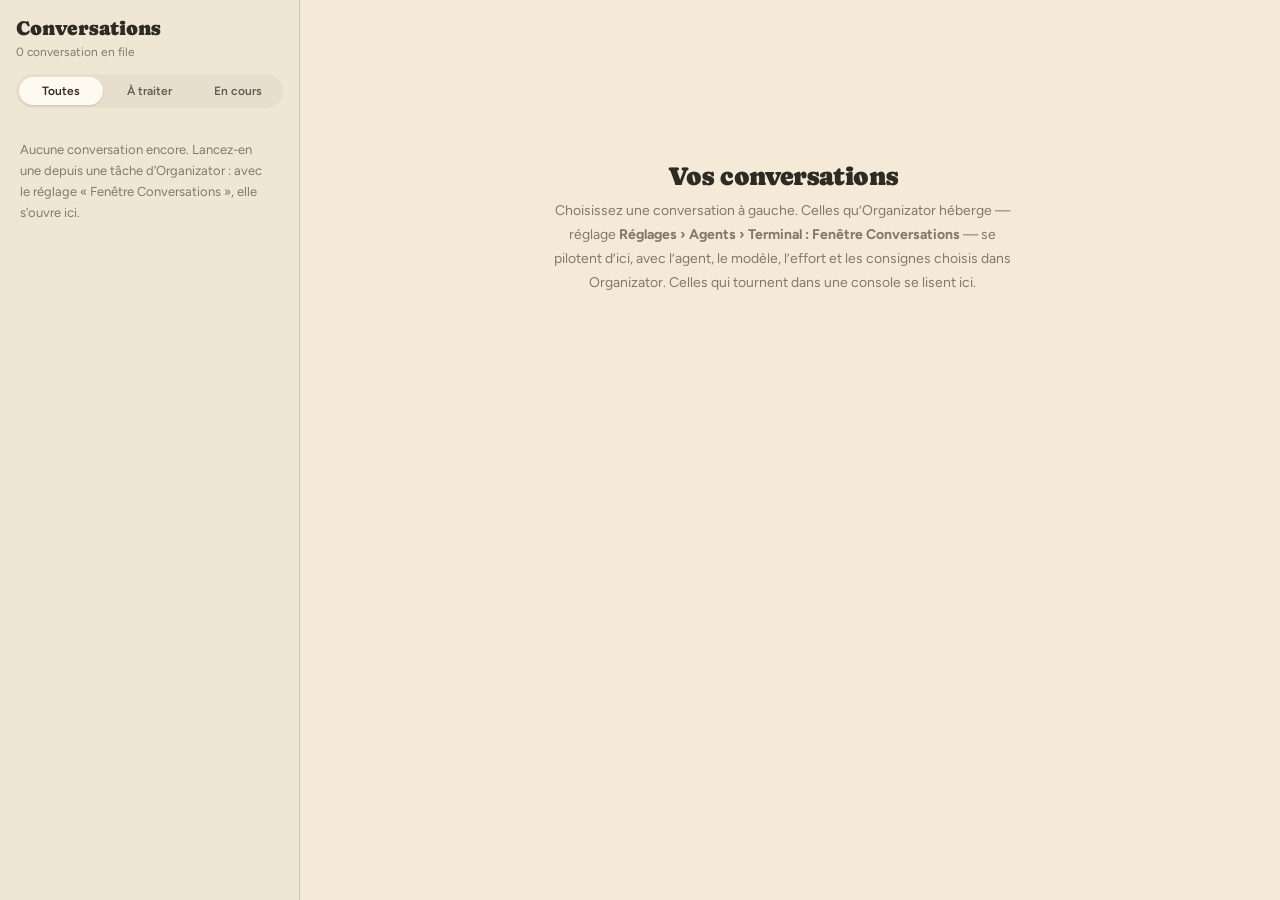
==== src/Organizator/wwwroot/conversations.html @ de250852 "Assistant qui agit sur la file, et fenêtre Conversations façon Claude Code Desktop Assistant (bouton" ====
<!DOCTYPE html>
<html lang="fr">
<head>
<meta charset="utf-8">
<meta name="viewport" content="width=device-width, initial-scale=1">
<title>Organizator — Conversations</title>
<link rel="stylesheet" href="organic.css">
<link rel="stylesheet" href="fonts.css">
<link rel="stylesheet" href="conversations.css">
</head>
<body>

<div class="cv" id="cv">
  <aside class="cv-side" id="cv-side" aria-label="Sessions"></aside>
  <main class="cv-main" id="cv-main"></main>
</div>
<div id="cv-toast"></div>

<script src="bridge.js"></script>
<script src="md.js"></script>
<script src="conversations.js"></script>
</body>
</html>
---- src/Organizator/wwwroot/organic.css ----
/* Organic — design-system tokens and component classes. This file is the source of truth for the system's look; retune it here and see readme.md. */
/* Copie du design system du handoff. L'@import Google Fonts d'origine a été retiré :
   les polices sont embarquées et déclarées dans fonts.css. */

:root {
  --color-bg: #f5ead8;
  --color-surface: #ebddc5;
  --color-text: #201e1d;
  --color-accent: #c67139;
  --color-accent-2: #7a8a5e;
  --color-divider: color-mix(in srgb, #201e1d 16%, transparent);

  /* Tonal ramps — generated in OKLCH on one shared lightness scale, so the
     same step of any role matches the others in visual value. */
  --color-neutral-100: #f9f4ed;
  --color-neutral-200: #eee7db;
  --color-neutral-300: #dcd3c4;
  --color-neutral-400: #c0b6a5;
  --color-neutral-500: #a19786;
  --color-neutral-600: #82796a;
  --color-neutral-700: #645c50;
  --color-neutral-800: #474238;
  --color-neutral-900: #2e2b25;

  --color-accent-100: #fff2eb;
  --color-accent-200: #ffe1d0;
  --color-accent-300: #ffc6a5;
  --color-accent-400: #f6a06b;
  --color-accent-500: #d67f48;
  --color-accent-600: #b2622d;
  --color-accent-700: #8c491a;
  --color-accent-800: #643312;
  --color-accent-900: #402310;

  --color-accent-2-100: #f0fae1;
  --color-accent-2-200: #e1eecc;
  --color-accent-2-300: #ccdbb2;
  --color-accent-2-400: #aebf92;
  --color-accent-2-500: #8fa073;
  --color-accent-2-600: #728157;
  --color-accent-2-700: #56633f;
  --color-accent-2-800: #3d472b;
  --color-accent-2-900: #272e1b;

  --font-heading: "Caprasimo", system-ui, sans-serif;
  --font-heading-weight: 400;
  --font-body: "Figtree", system-ui, sans-serif;

  --space-1: 4.4px;
  --space-2: 8.8px;
  --space-3: 13.2px;
  --space-4: 17.6px;
  --space-6: 26.4px;
  --space-8: 35.2px;

  --radius-sm: 8px;
  --radius-md: 16px;
  --radius-lg: 28px;

  /* Elevation — derived from the ground: soft ink-tinted shadows on a
     light theme, a hairline edge + ambient darkness on a dark one. */
  --shadow-sm: 0 1px 2px color-mix(in srgb, #2e2b25 14%, transparent);
  --shadow-md: 0 3px 10px color-mix(in srgb, #2e2b25 16%, transparent);
  --shadow-lg: 0 12px 32px color-mix(in srgb, #2e2b25 22%, transparent);
}

body {
  background: var(--color-bg);
  color: var(--color-text);
  font-family: var(--font-body);
}
h1, h2, h3, h4 { font-family: var(--font-heading); font-weight: var(--font-heading-weight); }

.washed{filter:saturate(0.6) contrast(0.85) brightness(1.1) opacity(0.94)}

/* ══════════════════════════════════════════════════════════════════════════
   Components — built with the tokens above. Plain CSS
   on plain HTML: no JavaScript, no build step. Each class is documented in
   readme.md and demonstrated in foundations/ and components/.
   ══════════════════════════════════════════════════════════════════════ */

*, *::before, *::after { box-sizing: border-box; }
body { margin: 0; font-size: 15px; line-height: 1.55; font-weight: 400; }
h1, h2, h3, h4, h5, h6 {
  font-family: var(--font-heading); font-weight: var(--font-heading-weight);
  line-height: 1.12; letter-spacing: -0.015em; margin: 0 0 var(--space-2);
}
h1 { font-size: 42px; }
h2 { font-size: 32px; }
h3 { font-size: 25px; }
h4 { font-size: 20px; }
h5 { font-size: 16px; }
h6 { font-size: 13px; }
h6 { letter-spacing: 0.08em; text-transform: uppercase; }
p { margin: 0 0 var(--space-3); }
a { color: var(--color-accent); text-underline-offset: 3px; }
img { display: block; max-width: 100%; }
figure { margin: 0; }
figcaption {
  font-size: 11px; margin-top: var(--space-1);
  color: color-mix(in srgb, var(--color-text) 55%, transparent);
}
.text-muted { color: color-mix(in srgb, var(--color-text) 55%, transparent); }
:focus { outline: none; }
:focus-visible { outline: 2px solid var(--color-accent); outline-offset: 2px; }
::selection { background: color-mix(in srgb, var(--color-accent) 30%, transparent); }

/* — rules — */
.hr {
  height: 1px; border: 0; margin: var(--space-4) 0;
  background: var(--color-divider);
}

/* — buttons — */
.btn {
  display: inline-flex; align-items: center; justify-content: center; gap: 6px;
  cursor: pointer; text-decoration: none;
  font-family: var(--font-heading); font-weight: var(--font-heading-weight);
  font-size: 14px; line-height: 1.2; color: var(--color-text); /* matches the .input's 14px —
     the pair sits side by side in sign-up rows */
  background: transparent; border: 1px solid transparent;
  padding: var(--space-2) calc(var(--space-3) * 1.2);
  border-radius: var(--radius-md);
}
.btn svg { display: block; }
.btn:disabled { opacity: 0.45; cursor: not-allowed; }
.btn-primary { background: var(--color-accent); color: var(--color-bg); }
.btn-primary:hover { background: var(--color-accent-600); }
.btn-primary:active { background: var(--color-accent-700); }
.btn-secondary { border-color: var(--color-divider); }
.btn-secondary:hover { background: color-mix(in srgb, var(--color-text) 7%, transparent); }
.btn-secondary:active { background: color-mix(in srgb, var(--color-text) 14%, transparent); }
.btn-ghost { color: var(--color-accent); padding-inline: var(--space-1); }
.btn-ghost:hover { background: color-mix(in srgb, var(--color-accent) 10%, transparent); }
.btn-ghost:active { background: color-mix(in srgb, var(--color-accent) 18%, transparent); }
.btn-icon { width: 36px; height: 36px; padding: 0; }
.btn-block { width: 100%; margin-top: var(--space-2); }

/* — forms — */
.field > label {
  display: block; font-size: 12px; margin-bottom: 5px;
  color: color-mix(in srgb, var(--color-text) 70%, transparent);
}
.input {
  width: 100%; min-height: 36px; padding: 6px 10px; font: inherit;
  font-size: 14px; color: var(--color-text); caret-color: var(--color-accent);
  background: var(--color-surface);
  border: 1px solid var(--color-divider); border-radius: var(--radius-md);
}
.input:hover { border-color: color-mix(in srgb, var(--color-text) 45%, transparent); }
.input:focus-visible { border-color: var(--color-accent); outline-offset: 0; }
textarea.input { min-height: 90px; resize: vertical; }
.radio { display: inline-flex; align-items: center; gap: 8px; cursor: pointer; font-size: 14px; }
.radio input, .seg-opt input {
  position: absolute; opacity: 0; width: 0; height: 0; pointer-events: none;
}
.radio .dot {
  width: 16px; height: 16px; flex: none; border-radius: 50%;
  border: 1.5px solid var(--color-divider);
}
.radio:hover .dot { border-color: var(--color-accent); }
.radio input:checked + .dot {
  border-color: var(--color-accent); background: var(--color-accent);
  box-shadow: inset 0 0 0 4px var(--color-bg);
}
.radio input:focus-visible + .dot { outline: 2px solid var(--color-accent); outline-offset: 2px; }
.seg {
  display: inline-flex; overflow: hidden;
  border: 1px solid var(--color-divider); border-radius: var(--radius-md);
}
.seg-opt {
  display: inline-flex; align-items: center; gap: 6px;
  padding: 7px 12px; font-size: 13px; cursor: pointer;
}
.seg-opt + .seg-opt { border-left: 1px solid var(--color-divider); }
.seg-opt:has(input:checked) { background: var(--color-accent); color: var(--color-bg); }
.seg-opt:not(:has(input:checked)):hover { background: color-mix(in srgb, var(--color-text) 7%, transparent); }
.seg-opt:has(input:focus-visible) { outline: 2px solid var(--color-accent); outline-offset: -2px; }

/* — cards — */
.card {
  display: flex; flex-direction: column; gap: var(--space-2);
  padding: var(--space-3); border-radius: var(--radius-md); background: var(--color-surface);
}
.card-kicker { font-size: 10px; letter-spacing: 0.1em; text-transform: uppercase; color: var(--color-accent); }
.card-title {
  font-family: var(--font-heading); font-weight: var(--font-heading-weight);
  font-size: 17px; line-height: 1.2;
}
.card-body { margin: 0; font-size: 13px; opacity: 0.8; flex: 1; }
.card-meta {
  display: flex; align-items: center; gap: 6px; font-size: 11px;
  color: color-mix(in srgb, var(--color-text) 50%, transparent);
}
.elev-sm { box-shadow: var(--shadow-sm); }
.elev-md { box-shadow: var(--shadow-md); }
.elev-lg { box-shadow: var(--shadow-lg); }

/* — tags — */
.tag {
  display: inline-flex; align-items: center; font-size: 11px;
  letter-spacing: 0.02em; padding: 3px 10px;
  border-radius: calc(var(--radius-md) * 0.75);
}
.tag-accent { background: var(--color-accent-100); color: var(--color-accent-800); }
.tag-accent-2 { background: var(--color-accent-2-100); color: var(--color-accent-2-800); }
.tag-neutral { background: var(--color-neutral-100); color: var(--color-neutral-800); }
.tag-outline { border: 1px solid var(--color-accent); color: var(--color-accent); }

/* — navigation — */
.nav {
  display: flex; align-items: center; gap: var(--space-4);
  padding: var(--space-3) var(--space-4);
  border-bottom: none;
}
.nav-brand {
  font-family: var(--font-heading); font-weight: var(--font-heading-weight);
  font-size: 18px; margin-right: auto;
}
.nav a { color: inherit; text-decoration: none; font-size: 14px; }
.nav a:hover, .nav a[aria-current='page'] { color: var(--color-accent); }

/* — tables — */
.table { width: 100%; border-collapse: collapse; font-size: 14px; }
.table th {
  text-align: left; font-size: 11px; letter-spacing: 0.08em; text-transform: uppercase;
  color: color-mix(in srgb, var(--color-text) 60%, transparent);
  padding: var(--space-2); border-bottom: 1px solid var(--color-divider);
}
.table td {
  padding: var(--space-2);
  border-bottom: 1px solid color-mix(in srgb, var(--color-text) 8%, transparent);
}
.table tbody tr:hover { background: color-mix(in srgb, var(--color-text) 4%, transparent); }

/* — dialog — */
.dialog-backdrop {
  position: fixed; inset: 0; display: grid; place-items: center;
  padding: var(--space-4);
  background: color-mix(in srgb, var(--color-neutral-900) 50%, transparent);
}
.dialog {
  width: min(440px, 100%); display: flex; flex-direction: column; gap: var(--space-3);
  padding: var(--space-4); border-radius: var(--radius-lg);
  background: var(--color-surface); box-shadow: var(--shadow-lg);
}
.dialog-title {
  font-family: var(--font-heading); font-weight: var(--font-heading-weight);
  font-size: 20px;
}
.dialog-body { font-size: 14px; opacity: 0.85; }
.dialog-actions { display: flex; justify-content: flex-end; gap: var(--space-2); margin-top: var(--space-2); }

/* — rounded frame: everything softens, small controls go pill — */
.card, .dialog { border-radius: calc(var(--radius-lg) * 1.15); }
.btn, .tag, .seg, .input { border-radius: 999px; }
.input { padding-inline: 14px; }

/* ══════════════════════════════════════════════════════════════════════════
   Tokens locaux Organizator
   Le README du handoff mesure la surface des cartes et dialogues à #fffaf1
   et les rayons à 12 / 16 px, là où la feuille du DS annonce #ebddc5 et
   16 / 28 px. On suit le README, et le fond de champ d'origine (#ebddc5)
   est conservé sous --color-field pour que les inputs restent distincts
   des cartes crème.
   ══════════════════════════════════════════════════════════════════════ */
:root {
  --color-surface: #fffaf1;
  --color-field: #ebddc5;
  --radius-md: 12px;
  --radius-lg: 16px;
  --font-mono: "JetBrains Mono", ui-monospace, SFMono-Regular, Menlo, Consolas, monospace;
}
---- src/Organizator/wwwroot/fonts.css ----
/* Polices embarquées (Google Fonts, sous-ensembles latin + latin-ext) — chargées hors-ligne. */
/* latin-ext */
@font-face {
  font-family: 'Caprasimo';
  font-style: normal;
  font-weight: 400;
  font-display: swap;
  src: url(fonts/caprasimo-400-latin-ext.woff2) format('woff2');
  unicode-range: U+0100-02BA, U+02BD-02C5, U+02C7-02CC, U+02CE-02D7, U+02DD-02FF, U+0304, U+0308, U+0329, U+1D00-1DBF, U+1E00-1E9F, U+1EF2-1EFF, U+2020, U+20A0-20AB, U+20AD-20C0, U+2113, U+2C60-2C7F, U+A720-A7FF;
}
/* latin */
@font-face {
  font-family: 'Caprasimo';
  font-style: normal;
  font-weight: 400;
  font-display: swap;
  src: url(fonts/caprasimo-400-latin.woff2) format('woff2');
  unicode-range: U+0000-00FF, U+0131, U+0152-0153, U+02BB-02BC, U+02C6, U+02DA, U+02DC, U+0304, U+0308, U+0329, U+2000-206F, U+20AC, U+2122, U+2191, U+2193, U+2212, U+2215, U+FEFF, U+FFFD;
}
/* latin-ext */
@font-face {
  font-family: 'Figtree';
  font-style: normal;
  font-weight: 400;
  font-display: swap;
  src: url(fonts/figtree-400-latin-ext.woff2) format('woff2');
  unicode-range: U+0100-02BA, U+02BD-02C5, U+02C7-02CC, U+02CE-02D7, U+02DD-02FF, U+0304, U+0308, U+0329, U+1D00-1DBF, U+1E00-1E9F, U+1EF2-1EFF, U+2020, U+20A0-20AB, U+20AD-20C0, U+2113, U+2C60-2C7F, U+A720-A7FF;
}
/* latin */
@font-face {
  font-family: 'Figtree';
  font-style: normal;
  font-weight: 400;
  font-display: swap;
  src: url(fonts/figtree-400-latin.woff2) format('woff2');
  unicode-range: U+0000-00FF, U+0131, U+0152-0153, U+02BB-02BC, U+02C6, U+02DA, U+02DC, U+0304, U+0308, U+0329, U+2000-206F, U+20AC, U+2122, U+2191, U+2193, U+2212, U+2215, U+FEFF, U+FFFD;
}
/* latin-ext */
@font-face {
  font-family: 'Figtree';
  font-style: normal;
  font-weight: 600;
  font-display: swap;
  src: url(fonts/figtree-600-latin-ext.woff2) format('woff2');
  unicode-range: U+0100-02BA, U+02BD-02C5, U+02C7-02CC, U+02CE-02D7, U+02DD-02FF, U+0304, U+0308, U+0329, U+1D00-1DBF, U+1E00-1E9F, U+1EF2-1EFF, U+2020, U+20A0-20AB, U+20AD-20C0, U+2113, U+2C60-2C7F, U+A720-A7FF;
}
/* latin */
@font-face {
  font-family: 'Figtree';
  font-style: normal;
  font-weight: 600;
  font-display: swap;
  src: url(fonts/figtree-600-latin.woff2) format('woff2');
  unicode-range: U+0000-00FF, U+0131, U+0152-0153, U+02BB-02BC, U+02C6, U+02DA, U+02DC, U+0304, U+0308, U+0329, U+2000-206F, U+20AC, U+2122, U+2191, U+2193, U+2212, U+2215, U+FEFF, U+FFFD;
}
/* latin-ext */
@font-face {
  font-family: 'Figtree';
  font-style: normal;
  font-weight: 700;
  font-display: swap;
  src: url(fonts/figtree-700-latin-ext.woff2) format('woff2');
  unicode-range: U+0100-02BA, U+02BD-02C5, U+02C7-02CC, U+02CE-02D7, U+02DD-02FF, U+0304, U+0308, U+0329, U+1D00-1DBF, U+1E00-1E9F, U+1EF2-1EFF, U+2020, U+20A0-20AB, U+20AD-20C0, U+2113, U+2C60-2C7F, U+A720-A7FF;
}
/* latin */
@font-face {
  font-family: 'Figtree';
  font-style: normal;
  font-weight: 700;
  font-display: swap;
  src: url(fonts/figtree-700-latin.woff2) format('woff2');
  unicode-range: U+0000-00FF, U+0131, U+0152-0153, U+02BB-02BC, U+02C6, U+02DA, U+02DC, U+0304, U+0308, U+0329, U+2000-206F, U+20AC, U+2122, U+2191, U+2193, U+2212, U+2215, U+FEFF, U+FFFD;
}
/* latin-ext */
@font-face {
  font-family: 'JetBrains Mono';
  font-style: normal;
  font-weight: 400;
  font-display: swap;
  src: url(fonts/jetbrains-mono-400-latin-ext.woff2) format('woff2');
  unicode-range: U+0100-02BA, U+02BD-02C5, U+02C7-02CC, U+02CE-02D7, U+02DD-02FF, U+0304, U+0308, U+0329, U+1D00-1DBF, U+1E00-1E9F, U+1EF2-1EFF, U+2020, U+20A0-20AB, U+20AD-20C0, U+2113, U+2C60-2C7F, U+A720-A7FF;
}
/* latin */
@font-face {
  font-family: 'JetBrains Mono';
  font-style: normal;
  font-weight: 400;
  font-display: swap;
  src: url(fonts/jetbrains-mono-400-latin.woff2) format('woff2');
  unicode-range: U+0000-00FF, U+0131, U+0152-0153, U+02BB-02BC, U+02C6, U+02DA, U+02DC, U+0304, U+0308, U+0329, U+2000-206F, U+20AC, U+2122, U+2191, U+2193, U+2212, U+2215, U+FEFF, U+FFFD;
}
/* latin-ext */
@font-face {
  font-family: 'JetBrains Mono';
  font-style: normal;
  font-weight: 600;
  font-display: swap;
  src: url(fonts/jetbrains-mono-600-latin-ext.woff2) format('woff2');
  unicode-range: U+0100-02BA, U+02BD-02C5, U+02C7-02CC, U+02CE-02D7, U+02DD-02FF, U+0304, U+0308, U+0329, U+1D00-1DBF, U+1E00-1E9F, U+1EF2-1EFF, U+2020, U+20A0-20AB, U+20AD-20C0, U+2113, U+2C60-2C7F, U+A720-A7FF;
}
/* latin */
@font-face {
  font-family: 'JetBrains Mono';
  font-style: normal;
  font-weight: 600;
  font-display: swap;
  src: url(fonts/jetbrains-mono-600-latin.woff2) format('woff2');
  unicode-range: U+0000-00FF, U+0131, U+0152-0153, U+02BB-02BC, U+02C6, U+02DA, U+02DC, U+0304, U+0308, U+0329, U+2000-206F, U+20AC, U+2122, U+2191, U+2193, U+2212, U+2215, U+FEFF, U+FFFD;
}
---- src/Organizator/wwwroot/conversations.css ----
/* ═══════════════════════════════════════════════════════════════════════════
   conversations.css — la fenêtre Conversations (conversations.js)
   À la manière de Claude Code Desktop : les sessions par tâche à gauche, la conversation au centre,
   vos messages en bulles, les outils en lignes discrètes, une grande zone de saisie en bas.
   ═══════════════════════════════════════════════════════════════════════ */

html, body { height: 100%; margin: 0; }
body {
  background: var(--color-bg); color: var(--color-text); font-family: var(--font-body);
  font-size: 14px; overflow: hidden;
}
button { font: inherit; }

.cv { display: grid; grid-template-columns: 300px minmax(0, 1fr); height: 100vh; }

/* ── Liste des sessions ─────────────────────────────────────────────────── */
.cv-side {
  display: flex; flex-direction: column; min-height: 0;
  background: color-mix(in oklch, var(--color-bg) 82%, var(--color-neutral-300));
  border-right: 1px solid var(--color-divider);
}
.cv-side-head { padding: 18px 16px 10px; }
.cv-brand { font-family: var(--font-heading); font-size: 20px; line-height: 1.1; color: var(--color-neutral-900); }
.cv-brand-sub { margin-top: 3px; font-size: 12px; color: var(--color-neutral-600); }
.cv-filters { display: flex; gap: 4px; margin-top: 12px; padding: 3px; border-radius: 999px; background: color-mix(in oklch, var(--color-neutral-300) 45%, transparent); }
.cv-filter {
  flex: 1; border: none; background: none; border-radius: 999px; padding: 5px 6px; cursor: pointer;
  font-size: 12px; font-weight: 600; color: var(--color-neutral-700); white-space: nowrap;
}
.cv-filter.on { background: var(--color-surface); color: var(--color-neutral-900); box-shadow: var(--shadow-sm); }
.cv-filter-n { margin-left: 4px; font-weight: 700; color: var(--color-accent-600); }
.cv-list { flex: 1; overflow-y: auto; padding: 4px 8px 16px; scrollbar-gutter: stable; }
.cv-group { margin-top: 12px; }
.cv-group-head {
  display: flex; align-items: center; gap: 7px; padding: 0 8px 4px;
  font-size: 11.5px; font-weight: 700; color: var(--color-neutral-700); min-width: 0;
}
.cv-group-dot { width: 8px; height: 8px; border-radius: 999px; flex: none; border: 1px solid transparent; }
.cv-group-title { min-width: 0; overflow: hidden; text-overflow: ellipsis; white-space: nowrap; }
.cv-group-rank { flex: none; font-family: var(--font-mono); font-weight: 600; color: var(--color-neutral-500); }
.cv-item {
  display: grid; grid-template-columns: 18px minmax(0, 1fr); gap: 2px 8px; width: 100%; text-align: left;
  border: none; background: none; border-radius: 10px; padding: 8px 10px; cursor: pointer; color: inherit;
}
.cv-item:hover { background: color-mix(in oklch, var(--color-surface) 70%, transparent); }
.cv-item.on { background: var(--color-surface); box-shadow: var(--shadow-sm); }
.cv-item-title { grid-column: 2; font-size: 13.5px; color: var(--color-neutral-900); overflow: hidden; text-overflow: ellipsis; white-space: nowrap; }
.cv-item.unread .cv-item-title { font-weight: 700; }
.cv-item-sub { grid-column: 2; font-size: 11.5px; color: var(--color-neutral-600); overflow: hidden; text-overflow: ellipsis; white-space: nowrap; }
.cv-item-said { grid-column: 2; font-size: 12px; color: var(--color-neutral-700); overflow: hidden; display: -webkit-box; -webkit-line-clamp: 2; -webkit-box-orient: vertical; }
.cv-state { grid-row: 1; grid-column: 1; width: 9px; height: 9px; margin: 5px 0 0 3px; border-radius: 999px; background: var(--color-neutral-400); }
.cv-state.st-working { background: #d98b1f; animation: cv-pulse 1.4s ease-in-out infinite; }
.cv-state.st-waiting { background: #2f6fb5; box-shadow: 0 0 0 3px rgba(47, 111, 181, 0.25); }
.cv-state.st-ready { background: #2b7a4b; }
.cv-state.st-error { background: #b23a2e; }
.cv-state.st-closed, .cv-state.st-idle { background: var(--color-neutral-300); }
@keyframes cv-pulse { 0%, 100% { opacity: 1; } 50% { opacity: 0.35; } }
.cv-done-toggle {
  display: block; width: 100%; margin-top: 14px; padding: 6px 10px; border: none; background: none; cursor: pointer;
  text-align: left; font-size: 12px; font-weight: 600; color: var(--color-neutral-600);
}
.cv-side-empty { padding: 18px 12px; font-size: 13px; line-height: 1.6; color: var(--color-neutral-600); }

/* ── Conversation ───────────────────────────────────────────────────────── */
.cv-main { display: flex; flex-direction: column; min-width: 0; min-height: 0; background: var(--color-bg); }
.cv-head {
  flex: none; display: flex; align-items: center; gap: 12px; padding: 14px 24px;
  border-bottom: 1px solid var(--color-divider); min-width: 0;
}
.cv-head-text { min-width: 0; flex: 1; }
.cv-title { font-size: 16px; font-weight: 700; color: var(--color-neutral-900); overflow: hidden; text-overflow: ellipsis; white-space: nowrap; }
.cv-meta { display: flex; flex-wrap: wrap; align-items: center; gap: 6px; margin-top: 4px; font-size: 12px; color: var(--color-neutral-600); }
.cv-chip {
  display: inline-flex; align-items: center; gap: 5px; padding: 2px 9px; border-radius: 999px;
  background: color-mix(in oklch, var(--color-neutral-300) 40%, transparent); color: var(--color-neutral-700);
  font-size: 11.5px; max-width: 360px; overflow: hidden; text-overflow: ellipsis; white-space: nowrap;
}
button.cv-chip { border: none; cursor: pointer; }
button.cv-chip:hover { background: color-mix(in oklch, var(--color-neutral-300) 70%, transparent); }
.cv-chip.st-working { background: #fbe7c8; color: #8a5414; }
.cv-chip.st-waiting { background: #d9e7f7; color: #1f4f86; }
.cv-chip.st-ready { background: #d8eee0; color: #1f5a37; }
.cv-chip.st-error { background: #f6d8d4; color: #8f2a20; }
.cv-actions { flex: none; display: flex; gap: 8px; }
.cv-btn {
  border: 1px solid var(--color-neutral-300); background: var(--color-surface); color: var(--color-neutral-800);
  border-radius: 999px; padding: 7px 14px; font-size: 12.5px; font-weight: 600; cursor: pointer; white-space: nowrap;
}
.cv-btn:hover { border-color: var(--color-neutral-400); }
.cv-btn:disabled { opacity: 0.45; cursor: not-allowed; }
.cv-btn-primary { border-color: var(--color-accent-500); background: var(--color-accent-500); color: #fff; }
.cv-btn-primary:hover { background: var(--color-accent-600); border-color: var(--color-accent-600); }

.cv-scroll { flex: 1; overflow-y: auto; scrollbar-gutter: stable; }
.cv-thread { max-width: 820px; margin: 0 auto; padding: 24px 28px 12px; }
.cv-empty { max-width: 520px; margin: 18vh auto 0; padding: 0 24px; text-align: center; color: var(--color-neutral-600); line-height: 1.7; }
.cv-empty h2 { font-family: var(--font-heading); font-weight: var(--font-heading-weight); font-size: 26px; color: var(--color-neutral-900); margin: 0 0 8px; }

.cv-msg { margin: 0 0 18px; }
.cv-msg.user { display: flex; flex-direction: column; align-items: flex-end; }
.cv-bubble {
  max-width: 82%; padding: 10px 15px; border-radius: 18px 18px 6px 18px;
  background: color-mix(in oklch, var(--color-neutral-300) 45%, var(--color-surface)); color: var(--color-neutral-900);
  line-height: 1.55; overflow-wrap: anywhere;
}
.cv-bubble.is-folded { max-height: 240px; overflow: hidden; -webkit-mask-image: linear-gradient(to bottom, #000 70%, transparent); mask-image: linear-gradient(to bottom, #000 70%, transparent); }
.cv-unfold { margin-top: 4px; border: none; background: none; cursor: pointer; font-size: 12px; color: var(--color-accent-600); }
.cv-time { margin-top: 3px; font-size: 11px; color: var(--color-neutral-500); }
.cv-msg.assistant { line-height: 1.65; color: var(--color-neutral-900); overflow-wrap: anywhere; }

/* Markdown (md.js) sur fond clair. */
.cv .md p { margin: 0 0 10px; }
.cv .md > :last-child { margin-bottom: 0; }
.cv .md strong { font-weight: 700; }
.cv .md code { font-family: var(--font-mono); font-size: 0.86em; padding: 1px 5px; border-radius: 5px; background: color-mix(in oklch, var(--color-neutral-300) 45%, transparent); }
.cv .md-h { font-weight: 700; line-height: 1.35; margin: 16px 0 6px; color: var(--color-neutral-900); }
.cv .md-h1 { font-size: 18px; } .cv .md-h2 { font-size: 16.5px; } .cv .md-h3 { font-size: 15px; } .cv .md-h4 { font-size: 14px; }
.cv .md-code {
  font-family: var(--font-mono); font-size: 12.5px; line-height: 1.5; padding: 12px 14px; margin: 8px 0 12px;
  border-radius: 10px; background: var(--color-neutral-900); color: #f4eee4; overflow-x: auto; white-space: pre;
}
.cv .md-code code { background: none; padding: 0; color: inherit; }
.cv .md-list { margin: 0 0 10px; padding-left: 22px; }
.cv .md-list li { margin: 3px 0; }
.cv .md-list .md-d1 { margin-left: 16px; } .cv .md-list .md-d2 { margin-left: 32px; } .cv .md-list .md-d3 { margin-left: 48px; }
.cv .md-quote { margin: 0 0 10px; padding: 2px 0 2px 12px; border-left: 3px solid var(--color-neutral-300); color: var(--color-neutral-700); }
.cv .md-hr { border: none; border-top: 1px solid var(--color-divider); margin: 14px 0; }
.cv .md-table-wrap { overflow-x: auto; margin: 8px 0 12px; }
.cv .md-table { border-collapse: collapse; font-size: 13px; }
.cv .md-table th, .cv .md-table td { border: 1px solid var(--color-divider); padding: 5px 10px; text-align: left; vertical-align: top; }
.cv .md-table th { background: color-mix(in oklch, var(--color-neutral-300) 35%, transparent); font-weight: 650; }
.cv .md-link { color: var(--color-accent-700); text-decoration: underline; text-underline-offset: 2px; cursor: pointer; }
.cv .md-box { font-family: var(--font-mono); color: var(--color-neutral-600); }
.cv .msg-tools {
  display: flex; flex-wrap: wrap; align-items: center; gap: 4px 6px; margin: 4px 0 12px;
  font-family: var(--font-mono); font-size: 11.5px; color: var(--color-neutral-600);
}
.cv .msg-tools-icon { display: flex; opacity: 0.8; }
.cv .msg-tool { padding: 1px 8px; border-radius: 999px; background: color-mix(in oklch, var(--color-neutral-300) 40%, transparent); }
.cv .msg-tool-n { margin-left: 3px; opacity: 0.7; }

/* Réponse en cours : réflexion, outils pas à pas, texte qui s'écrit. */
.cv-steps { margin: 2px 0 14px; border-left: 2px solid var(--color-divider); padding-left: 12px; }
.cv-step { display: flex; align-items: baseline; gap: 8px; padding: 2px 0; font-size: 12.5px; color: var(--color-neutral-700); min-width: 0; }
.cv-step-icon { flex: none; width: 14px; text-align: center; font-family: var(--font-mono); color: var(--color-neutral-500); }
.cv-step.running .cv-step-icon { color: #d98b1f; animation: cv-pulse 1.2s ease-in-out infinite; }
.cv-step.error .cv-step-icon { color: #b23a2e; }
.cv-step-name { flex: none; font-weight: 650; color: var(--color-neutral-800); }
.cv-step-detail { min-width: 0; overflow: hidden; text-overflow: ellipsis; white-space: nowrap; font-family: var(--font-mono); font-size: 11.5px; color: var(--color-neutral-600); }
.cv-thinking { display: inline-flex; align-items: center; gap: 8px; margin: 2px 0 16px; font-size: 13px; color: var(--color-neutral-600); }
.cv-thinking i { width: 7px; height: 7px; border-radius: 999px; background: var(--color-accent-400); animation: cv-pulse 1.1s ease-in-out infinite; }
.cv-end { margin: -8px 0 18px; font-family: var(--font-mono); font-size: 11px; color: var(--color-neutral-500); }

/* Question de l'agent, approbation d'un plan. */
.cv-ask {
  margin: 4px 0 18px; padding: 14px 16px; border-radius: 14px;
  border: 1px solid #b7cdea; background: #eef4fb;
}
.cv-ask-title { font-size: 11.5px; font-weight: 700; letter-spacing: 0.06em; text-transform: uppercase; color: #1f4f86; margin-bottom: 8px; }
.cv-q { margin: 0 0 12px; }
.cv-q-text { font-weight: 650; margin-bottom: 8px; color: var(--color-neutral-900); }
.cv-opts { display: flex; flex-direction: column; gap: 6px; }
.cv-opt {
  display: flex; flex-direction: column; align-items: flex-start; gap: 1px; text-align: left; cursor: pointer;
  padding: 8px 12px; border-radius: 10px; border: 1px solid #c9d8ec; background: var(--color-surface); color: var(--color-neutral-900);
}
.cv-opt:hover { border-color: #2f6fb5; }
.cv-opt.on { border-color: #2f6fb5; background: #dde9f7; }
.cv-opt-desc { font-size: 12px; color: var(--color-neutral-600); }
.cv-other { width: 100%; box-sizing: border-box; margin-top: 6px; padding: 7px 10px; border-radius: 10px; border: 1px solid #c9d8ec; font: inherit; font-size: 13px; background: var(--color-surface); }
.cv-ask-actions { display: flex; gap: 8px; justify-content: flex-end; }
.cv-plan { max-height: 360px; overflow-y: auto; padding: 10px 12px; margin-bottom: 10px; border-radius: 10px; background: var(--color-surface); }

.cv-notice { margin: 0 0 16px; padding: 9px 13px; border-radius: 10px; font-size: 13px; background: color-mix(in oklch, var(--color-neutral-300) 35%, transparent); color: var(--color-neutral-700); }
.cv-notice.is-error { background: #f6d8d4; color: #8f2a20; }
.cv-older { display: block; margin: 0 auto 18px; border: none; background: none; cursor: pointer; font-size: 12.5px; color: var(--color-accent-600); }

/* ── Saisie ─────────────────────────────────────────────────────────────── */
.cv-compose { flex: none; padding: 8px 28px 18px; }
.cv-box {
  max-width: 820px; margin: 0 auto; border-radius: 18px; background: var(--color-surface);
  border: 1px solid var(--color-neutral-300); box-shadow: var(--shadow-md); padding: 10px 12px 8px 16px;
}
.cv-box:focus-within { border-color: var(--color-accent-400); }
.cv-input {
  display: block; width: 100%; box-sizing: border-box; border: none; outline: none; resize: none; background: transparent;
  font: inherit; font-size: 14.5px; line-height: 1.55; color: var(--color-neutral-900); min-height: 26px; max-height: 260px;
}
.cv-input::placeholder { color: var(--color-neutral-500); }
.cv-box-foot { display: flex; align-items: center; gap: 8px; margin-top: 6px; }
.cv-box-note { flex: 1; min-width: 0; font-size: 11.5px; color: var(--color-neutral-600); overflow: hidden; text-overflow: ellipsis; white-space: nowrap; }
.cv-send, .cv-stop {
  flex: none; width: 34px; height: 34px; border-radius: 999px; border: none; cursor: pointer;
  display: flex; align-items: center; justify-content: center; color: #fff; background: var(--color-accent-500);
}
.cv-send:hover { background: var(--color-accent-600); }
.cv-send:disabled { opacity: 0.35; cursor: not-allowed; }
.cv-stop { background: var(--color-neutral-800); }
.cv-stop:hover { background: var(--color-neutral-900); }
.cv-console {
  max-width: 820px; margin: 0 auto; padding: 12px 16px; border-radius: 14px; display: flex; align-items: center; gap: 12px;
  background: color-mix(in oklch, var(--color-neutral-300) 35%, transparent); font-size: 13px; color: var(--color-neutral-700);
}
.cv-console span { flex: 1; }

.cv-toast {
  position: fixed; left: 50%; bottom: 22px; transform: translateX(-50%); z-index: 50;
  background: var(--color-neutral-900); color: var(--color-neutral-100); padding: 11px 18px; border-radius: 999px;
  box-shadow: var(--shadow-lg); font-size: 13px; max-width: 80vw;
}
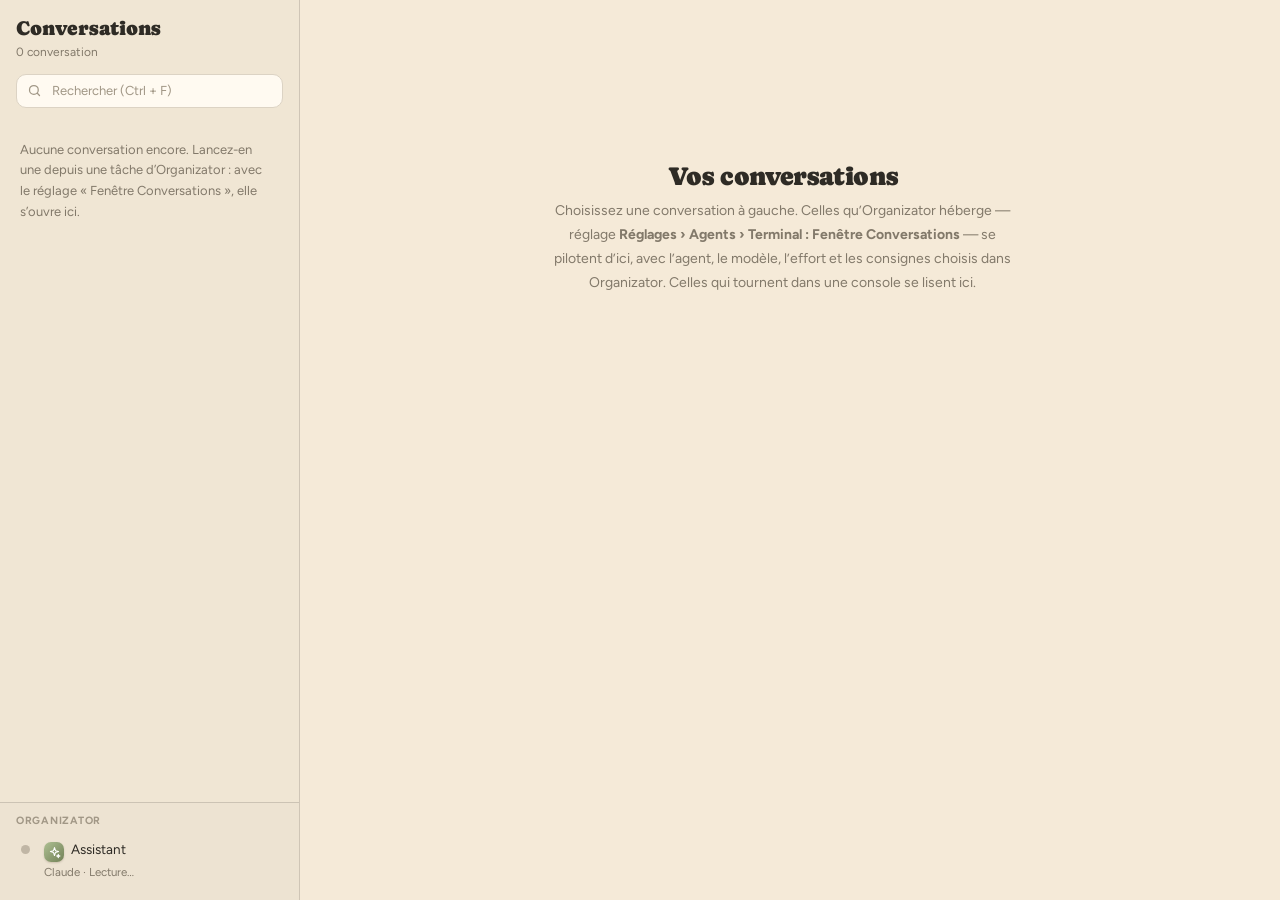
==== commit 2397b502: "Conversations : dictée, images jointes, panneau de droite (document montré, résumé) - Dictée dans la" ====
--- a/src/Organizator/wwwroot/conversations.html
+++ b/src/Organizator/wwwroot/conversations.html
@@ -13,6 +13,7 @@
 <div class="cv" id="cv">
   <aside class="cv-side" id="cv-side" aria-label="Sessions"></aside>
   <main class="cv-main" id="cv-main"></main>
+  <aside class="cv-pane" id="cv-pane" aria-label="Document et résumé de la conversation"></aside>
 </div>
 <div id="cv-toast"></div>
 
--- a/src/Organizator/wwwroot/conversations.css
+++ b/src/Organizator/wwwroot/conversations.css
@@ -1,7 +1,8 @@
 /* ═══════════════════════════════════════════════════════════════════════════
    conversations.css — la fenêtre Conversations (conversations.js)
    À la manière de Claude Code Desktop : les sessions par tâche à gauche, la conversation au centre,
-   vos messages en bulles, les outils en lignes discrètes, une grande zone de saisie en bas.
+   vos messages en bulles, les outils en lignes discrètes, une grande zone de saisie en bas, et à
+   droite un panneau — le document que l'agent montre, sinon le résumé de la conversation.
    ═══════════════════════════════════════════════════════════════════════ */
 
 html, body { height: 100%; margin: 0; }
@@ -22,30 +23,64 @@
 .cv-side-head { padding: 18px 16px 10px; }
 .cv-brand { font-family: var(--font-heading); font-size: 20px; line-height: 1.1; color: var(--color-neutral-900); }
 .cv-brand-sub { margin-top: 3px; font-size: 12px; color: var(--color-neutral-600); }
-.cv-filters { display: flex; gap: 4px; margin-top: 12px; padding: 3px; border-radius: 999px; background: color-mix(in oklch, var(--color-neutral-300) 45%, transparent); }
-.cv-filter {
-  flex: 1; border: none; background: none; border-radius: 999px; padding: 5px 6px; cursor: pointer;
-  font-size: 12px; font-weight: 600; color: var(--color-neutral-700); white-space: nowrap;
-}
-.cv-filter.on { background: var(--color-surface); color: var(--color-neutral-900); box-shadow: var(--shadow-sm); }
-.cv-filter-n { margin-left: 4px; font-weight: 700; color: var(--color-accent-600); }
-.cv-list { flex: 1; overflow-y: auto; padding: 4px 8px 16px; scrollbar-gutter: stable; }
-.cv-group { margin-top: 12px; }
-.cv-group-head {
-  display: flex; align-items: center; gap: 7px; padding: 0 8px 4px;
-  font-size: 11.5px; font-weight: 700; color: var(--color-neutral-700); min-width: 0;
-}
-.cv-group-dot { width: 8px; height: 8px; border-radius: 999px; flex: none; border: 1px solid transparent; }
-.cv-group-title { min-width: 0; overflow: hidden; text-overflow: ellipsis; white-space: nowrap; }
-.cv-group-rank { flex: none; font-family: var(--font-mono); font-weight: 600; color: var(--color-neutral-500); }
+.cv-search {
+  display: flex; align-items: center; gap: 8px; height: 34px; margin-top: 12px; padding: 0 10px; border-radius: 10px; cursor: text;
+  background: var(--color-surface); border: 1px solid var(--color-neutral-300); color: var(--color-neutral-500);
+}
+.cv-search:focus-within { border-color: var(--color-accent-400); }
+.cv-search svg { flex: none; }
+.cv-search input { flex: 1; min-width: 0; border: none; outline: none; background: transparent; font: inherit; font-size: 13px; color: var(--color-neutral-900); }
+.cv-search input::placeholder { color: var(--color-neutral-500); }
+.cv-list { flex: 1; min-height: 0; overflow-y: auto; padding: 4px 8px 16px; scrollbar-gutter: stable; }
+.cv-section {
+  margin: 14px 8px 2px; font-size: 10.5px; font-weight: 700; letter-spacing: 0.07em; text-transform: uppercase;
+  color: var(--color-neutral-500);
+}
+/* Bloc « Organizator », fixe sous la liste : l'assistant et les sessions du carnet en cours. */
+.cv-side-foot {
+  flex: none; max-height: 42%; overflow-y: auto; padding: 0 8px 10px; scrollbar-gutter: stable;
+  border-top: 1px solid var(--color-divider);
+  background: color-mix(in oklch, var(--color-bg) 70%, var(--color-neutral-300));
+}
+.cv-side-foot:empty { display: none; }
+.cv-foot-title { margin-top: 10px; }
+/* Pastilles de l'assistant et du carnet de remarques, devant leur titre (liste et en-tête). */
+.cv-badge {
+  display: inline-flex; align-items: center; justify-content: center; width: 20px; height: 20px; margin-right: 7px;
+  border-radius: 7px; vertical-align: -5px; color: #fff; box-shadow: 0 1px 2px rgba(60, 40, 20, 0.18);
+}
+.cv-badge svg { width: 13px; height: 13px; }
+.cv-badge-as { background: linear-gradient(135deg, var(--color-accent-2-400), var(--color-accent-2-600)); }
+.cv-badge-rm { background: linear-gradient(135deg, var(--color-accent-400), var(--color-accent-600)); }
 .cv-item {
-  display: grid; grid-template-columns: 18px minmax(0, 1fr); gap: 2px 8px; width: 100%; text-align: left;
-  border: none; background: none; border-radius: 10px; padding: 8px 10px; cursor: pointer; color: inherit;
-}
+  position: relative; display: grid; grid-template-columns: 18px minmax(0, 1fr); gap: 2px 8px; width: 100%; box-sizing: border-box;
+  text-align: left; border-radius: 10px; padding: 8px 10px; cursor: pointer; color: inherit; outline: none;
+}
+/* Un filet entre deux conversations ; il s'efface autour de celle qu'on survole ou qu'on lit, que son fond détache déjà. */
+.cv-item + .cv-item { margin-top: 3px; }
+.cv-item + .cv-item::before {
+  content: ''; position: absolute; left: 10px; right: 10px; top: -2px; height: 1px; background: var(--color-divider);
+}
+.cv-item:hover::before, .cv-item.on::before, .cv-item:hover + .cv-item::before, .cv-item.on + .cv-item::before { opacity: 0; }
 .cv-item:hover { background: color-mix(in oklch, var(--color-surface) 70%, transparent); }
 .cv-item.on { background: var(--color-surface); box-shadow: var(--shadow-sm); }
-.cv-item-title { grid-column: 2; font-size: 13.5px; color: var(--color-neutral-900); overflow: hidden; text-overflow: ellipsis; white-space: nowrap; }
+.cv-item:focus-visible { box-shadow: inset 0 0 0 2px var(--color-accent-400); }
+/* Le titre en entier, sur autant de lignes qu'il faut. */
+.cv-item-title { grid-column: 2; font-size: 13.5px; line-height: 1.35; color: var(--color-neutral-900); overflow-wrap: anywhere; }
 .cv-item.unread .cv-item-title { font-weight: 700; }
+.cv-item-task { grid-column: 2; font-size: 11.5px; line-height: 1.35; color: var(--color-neutral-700); overflow-wrap: anywhere; }
+/* Épingler / Archiver : une petite barre qui paraît au survol, par-dessus la fin du titre. */
+.cv-item-acts {
+  position: absolute; top: 5px; right: 6px; display: flex; gap: 1px; padding: 2px; border-radius: 9px;
+  background: var(--color-surface); box-shadow: var(--shadow-sm); opacity: 0; pointer-events: none;
+}
+.cv-item:hover .cv-item-acts, .cv-item:focus-within .cv-item-acts { opacity: 1; pointer-events: auto; }
+.cv-item-act {
+  width: 26px; height: 24px; border: none; border-radius: 7px; background: none; cursor: pointer;
+  display: flex; align-items: center; justify-content: center; color: var(--color-neutral-600);
+}
+.cv-item-act:hover { background: color-mix(in oklch, var(--color-neutral-300) 45%, transparent); color: var(--color-neutral-900); }
+.cv-item-act.on { color: var(--color-accent-600); }
 .cv-item-sub { grid-column: 2; font-size: 11.5px; color: var(--color-neutral-600); overflow: hidden; text-overflow: ellipsis; white-space: nowrap; }
 .cv-item-said { grid-column: 2; font-size: 12px; color: var(--color-neutral-700); overflow: hidden; display: -webkit-box; -webkit-line-clamp: 2; -webkit-box-orient: vertical; }
 .cv-state { grid-row: 1; grid-column: 1; width: 9px; height: 9px; margin: 5px 0 0 3px; border-radius: 999px; background: var(--color-neutral-400); }
@@ -55,10 +90,14 @@
 .cv-state.st-error { background: #b23a2e; }
 .cv-state.st-closed, .cv-state.st-idle { background: var(--color-neutral-300); }
 @keyframes cv-pulse { 0%, 100% { opacity: 1; } 50% { opacity: 0.35; } }
-.cv-done-toggle {
-  display: block; width: 100%; margin-top: 14px; padding: 6px 10px; border: none; background: none; cursor: pointer;
-  text-align: left; font-size: 12px; font-weight: 600; color: var(--color-neutral-600);
-}
+.cv-archive-toggle {
+  display: flex; align-items: center; gap: 8px; width: 100%; margin-top: 16px; padding: 10px 10px 6px; cursor: pointer;
+  border: none; border-top: 1px solid var(--color-divider); background: none; text-align: left;
+  font-size: 12.5px; font-weight: 650; color: var(--color-neutral-700);
+}
+.cv-archive-toggle:hover { color: var(--color-neutral-900); }
+.cv-archive-n { font-weight: 600; color: var(--color-neutral-500); }
+.cv-archive-chev { margin-left: auto; color: var(--color-neutral-500); }
 .cv-side-empty { padding: 18px 12px; font-size: 13px; line-height: 1.6; color: var(--color-neutral-600); }
 
 /* ── Conversation ───────────────────────────────────────────────────────── */
@@ -68,7 +107,7 @@
   border-bottom: 1px solid var(--color-divider); min-width: 0;
 }
 .cv-head-text { min-width: 0; flex: 1; }
-.cv-title { font-size: 16px; font-weight: 700; color: var(--color-neutral-900); overflow: hidden; text-overflow: ellipsis; white-space: nowrap; }
+.cv-title { font-size: 16px; font-weight: 700; line-height: 1.3; color: var(--color-neutral-900); overflow-wrap: anywhere; }
 .cv-meta { display: flex; flex-wrap: wrap; align-items: center; gap: 6px; margin-top: 4px; font-size: 12px; color: var(--color-neutral-600); }
 .cv-chip {
   display: inline-flex; align-items: center; gap: 5px; padding: 2px 9px; border-radius: 999px;
@@ -81,7 +120,14 @@
 .cv-chip.st-waiting { background: #d9e7f7; color: #1f4f86; }
 .cv-chip.st-ready { background: #d8eee0; color: #1f5a37; }
 .cv-chip.st-error { background: #f6d8d4; color: #8f2a20; }
-.cv-actions { flex: none; display: flex; gap: 8px; }
+.cv-actions { flex: none; display: flex; align-items: center; gap: 8px; }
+.cv-icon-btn {
+  flex: none; width: 32px; height: 32px; border-radius: 999px; cursor: pointer;
+  display: flex; align-items: center; justify-content: center;
+  border: 1px solid var(--color-neutral-300); background: var(--color-surface); color: var(--color-neutral-700);
+}
+.cv-icon-btn:hover { border-color: var(--color-neutral-400); color: var(--color-neutral-900); }
+.cv-icon-btn.on { color: var(--color-accent-600); border-color: var(--color-accent-400); background: color-mix(in oklch, var(--color-accent-500) 10%, var(--color-surface)); }
 .cv-btn {
   border: 1px solid var(--color-neutral-300); background: var(--color-surface); color: var(--color-neutral-800);
   border-radius: 999px; padding: 7px 14px; font-size: 12.5px; font-weight: 600; cursor: pointer; white-space: nowrap;
@@ -171,6 +217,54 @@
 .cv-ask-actions { display: flex; gap: 8px; justify-content: flex-end; }
 .cv-plan { max-height: 360px; overflow-y: auto; padding: 10px 12px; margin-bottom: 10px; border-radius: 10px; background: var(--color-surface); }
 
+/* L'assistant : accueil, outils, cartes d'action (faite : Annuler ; proposée : Appliquer / Refuser, Lancer). */
+.cv-btn.is-armed { border-color: #c96a3a; color: #a24f22; }
+.cv-link { border: none; background: none; padding: 0; cursor: pointer; font-size: 12.5px; color: var(--color-accent-700); text-decoration: underline; text-underline-offset: 2px; }
+.cv-as-empty { max-width: 560px; margin: 8vh auto 0; color: var(--color-neutral-700); line-height: 1.65; }
+.cv-as-empty h2 { font-family: var(--font-heading); font-weight: var(--font-heading-weight); font-size: 24px; color: var(--color-neutral-900); margin: 0 0 8px; }
+.cv-as-ideas { display: flex; flex-direction: column; align-items: flex-start; gap: 8px; margin-top: 16px; }
+.cv-as-idea {
+  border: 1px solid var(--color-neutral-300); background: var(--color-surface); color: var(--color-neutral-800);
+  border-radius: 999px; padding: 7px 14px; font-size: 13px; cursor: pointer; text-align: left;
+}
+.cv-as-idea:hover { border-color: var(--color-accent-400); }
+.cv-as-tools .msg-tools { margin-top: -8px; }
+.cv-card {
+  margin: 0 0 16px; padding: 12px 15px; border-radius: 12px; font-size: 13px; color: var(--color-neutral-800);
+  background: var(--color-surface); border: 1px solid var(--color-neutral-300); border-left: 3px solid var(--color-neutral-400);
+}
+.cv-card.is-proposal { border-left-color: var(--color-accent-500); }
+.cv-card.is-proposed { background: color-mix(in oklch, var(--color-accent-500) 8%, var(--color-surface)); border-color: color-mix(in oklch, var(--color-accent-500) 40%, var(--color-neutral-300)); border-left-color: var(--color-accent-500); }
+.cv-card.is-undone, .cv-card.is-refused { opacity: 0.6; }
+.cv-card.is-undone .cv-card-title, .cv-card.is-refused .cv-card-title { text-decoration: line-through; }
+.cv-card.is-failed { border-left-color: #b23a2e; }
+.cv-card-head { display: flex; align-items: baseline; gap: 10px; }
+.cv-card-title { font-weight: 650; color: var(--color-neutral-900); }
+.cv-card-state {
+  margin-left: auto; flex: none; font-family: var(--font-mono); font-size: 10.5px; letter-spacing: 0.06em;
+  text-transform: uppercase; color: var(--color-neutral-500);
+}
+.cv-card.is-proposed .cv-card-state { color: #a24f22; }
+.cv-card.is-applied .cv-card-state, .cv-card.is-launched .cv-card-state { color: #1f5a37; }
+.cv-card.is-failed .cv-card-state { color: #8f2a20; }
+.cv-card-subject { margin-top: 3px; overflow-wrap: anywhere; }
+.cv-card-detail { margin-top: 3px; font-family: var(--font-mono); font-size: 11.5px; color: var(--color-neutral-600); overflow-wrap: anywhere; }
+.cv-card-reason { margin-top: 6px; color: var(--color-neutral-700); font-style: italic; }
+.cv-card-actions { display: flex; flex-wrap: wrap; align-items: center; gap: 8px; margin-top: 10px; }
+.cv-diff { display: flex; flex-direction: column; gap: 10px; margin-top: 10px; }
+.cv-diff-label { font-family: var(--font-mono); font-size: 10.5px; letter-spacing: 0.08em; text-transform: uppercase; color: var(--color-neutral-500); margin-bottom: 4px; }
+.cv-diff-new, .cv-diff-old {
+  white-space: pre-wrap; overflow-wrap: anywhere; font-size: 12.5px; line-height: 1.5;
+  padding: 8px 10px; border-radius: 8px; max-height: 320px; overflow-y: auto;
+}
+.cv-diff-new { background: #e9f4ec; border: 1px solid #b9dcc5; color: var(--color-neutral-900); }
+.cv-diff-old { margin-top: 6px; background: color-mix(in oklch, var(--color-neutral-300) 25%, transparent); border: 1px solid var(--color-neutral-300); color: var(--color-neutral-700); }
+.cv-diff-toggle { margin-top: 4px; padding: 0; border: none; background: none; cursor: pointer; font-size: 11.5px; color: var(--color-accent-700); }
+.cv-launch { display: flex; flex-direction: column; gap: 3px; margin-top: 8px; }
+.cv-launch-row { display: flex; gap: 10px; font-size: 12.5px; }
+.cv-launch-key { flex: none; width: 92px; color: var(--color-neutral-500); }
+.cv-launch-val { min-width: 0; overflow-wrap: anywhere; white-space: pre-wrap; }
+
 .cv-notice { margin: 0 0 16px; padding: 9px 13px; border-radius: 10px; font-size: 13px; background: color-mix(in oklch, var(--color-neutral-300) 35%, transparent); color: var(--color-neutral-700); }
 .cv-notice.is-error { background: #f6d8d4; color: #8f2a20; }
 .cv-older { display: block; margin: 0 auto 18px; border: none; background: none; cursor: pointer; font-size: 12.5px; color: var(--color-accent-600); }
@@ -203,6 +297,139 @@
 }
 .cv-console span { flex: 1; }
 
+/* Pièces jointes du message en cours, outils du pied (joindre, dicter), dépôt de fichiers. */
+.cv-attach { display: flex; flex-wrap: wrap; gap: 8px; }
+.cv-attach:not(:empty) { margin: 2px 0 10px; }
+.cv-att {
+  position: relative; display: inline-flex; align-items: center; gap: 8px; max-width: 240px; height: 44px; box-sizing: border-box;
+  padding: 0 30px 0 5px; border-radius: 10px; font-size: 12px; color: var(--color-neutral-800);
+  background: color-mix(in oklch, var(--color-neutral-300) 30%, var(--color-surface)); border: 1px solid var(--color-neutral-300);
+}
+.cv-att img { flex: none; width: 34px; height: 34px; object-fit: cover; border-radius: 7px; }
+.cv-att-name { min-width: 0; overflow: hidden; text-overflow: ellipsis; white-space: nowrap; }
+.cv-att-x {
+  position: absolute; top: 50%; right: 4px; transform: translateY(-50%); width: 22px; height: 22px; border-radius: 999px;
+  border: none; background: none; cursor: pointer; color: var(--color-neutral-600); font-size: 16px; line-height: 1;
+}
+.cv-att-x:hover { background: color-mix(in oklch, var(--color-neutral-300) 60%, transparent); color: var(--color-neutral-900); }
+.cv-att.is-busy { padding-right: 12px; color: var(--color-neutral-600); }
+.cv-file-ext {
+  flex: none; display: inline-flex; align-items: center; justify-content: center; min-width: 30px; height: 30px; padding: 0 3px; box-sizing: border-box;
+  border-radius: 7px; font-family: var(--font-mono); font-size: 9.5px; font-weight: 700; text-transform: uppercase;
+  color: var(--color-accent-700); background: color-mix(in oklch, var(--color-accent-500) 12%, var(--color-surface));
+}
+.cv-box-tools { flex: none; display: flex; align-items: center; gap: 2px; margin-left: -6px; }
+.cv-box-tools:empty { display: none; }
+.cv-tool {
+  flex: none; width: 30px; height: 30px; border-radius: 999px; border: none; background: none; cursor: pointer;
+  display: flex; align-items: center; justify-content: center; color: var(--color-neutral-600); font-size: 16px;
+}
+.cv-tool:hover { background: color-mix(in oklch, var(--color-neutral-300) 45%, transparent); color: var(--color-neutral-900); }
+.cv-tool:disabled { opacity: 0.4; cursor: not-allowed; }
+.cv-dict { display: inline-flex; align-items: center; gap: 8px; height: 30px; padding: 0 3px 0 11px; border-radius: 999px; font-size: 12px; }
+.cv-dict.is-rec { background: #fbe1dc; color: #8f2a20; }
+.cv-dict.is-busy { background: color-mix(in oklch, var(--color-neutral-300) 40%, transparent); color: var(--color-neutral-700); }
+.cv-dict-dot { width: 8px; height: 8px; border-radius: 999px; background: #c0392b; animation: cv-pulse 1.1s ease-in-out infinite; }
+.cv-dict-time { min-width: 30px; font-family: var(--font-mono); font-size: 11.5px; }
+.cv-dict-level { width: 44px; height: 4px; border-radius: 999px; overflow: hidden; background: rgba(143, 42, 32, 0.18); }
+.cv-dict-level i { display: block; height: 100%; background: #c0392b; transform-origin: left; transform: scaleX(0.04); transition: transform 0.1s linear; }
+.cv-dict .cv-tool { width: 26px; height: 26px; color: inherit; }
+.cv-dict .cv-dict-ok { color: #1f5a37; }
+.cv-spin {
+  flex: none; width: 11px; height: 11px; border-radius: 999px; border: 2px solid currentColor; border-right-color: transparent;
+  animation: cv-spin 0.8s linear infinite;
+}
+@keyframes cv-spin { to { transform: rotate(360deg); } }
+.cv-main.is-drop .cv-box {
+  border-color: var(--color-accent-500);
+  box-shadow: 0 0 0 3px color-mix(in oklch, var(--color-accent-500) 25%, transparent), var(--shadow-md);
+}
+
+/* Pièces jointes d'un message, sous sa bulle : un clic les ouvre à droite. */
+.cv-files { display: flex; flex-wrap: wrap; align-items: flex-start; justify-content: flex-end; gap: 6px; max-width: 82%; margin-top: 6px; }
+.cv-file {
+  display: inline-flex; align-items: center; gap: 7px; max-width: 260px; padding: 4px 10px 4px 4px; border-radius: 10px; cursor: pointer;
+  border: 1px solid var(--color-neutral-300); background: var(--color-surface); font-size: 12px; color: var(--color-neutral-800);
+}
+.cv-file:hover { border-color: var(--color-accent-400); }
+.cv-file.is-img { padding: 0; overflow: hidden; border-radius: 12px; }
+.cv-file.is-img img { display: block; max-width: 220px; max-height: 160px; object-fit: cover; }
+.cv-file-name { min-width: 0; overflow: hidden; text-overflow: ellipsis; white-space: nowrap; }
+
+/* ── Panneau de droite : le document que l'agent montre, sinon le résumé ─────── */
+.cv.has-pane { grid-template-columns: 300px minmax(0, 1fr) var(--cv-pane-w, 440px); }
+.cv-pane { display: none; }
+.cv.has-pane .cv-pane {
+  position: relative; display: flex; min-width: 0; min-height: 0;
+  background: color-mix(in oklch, var(--color-bg) 86%, var(--color-neutral-300));
+  border-left: 1px solid var(--color-divider);
+}
+.cv-pane-grip { position: absolute; top: 0; bottom: 0; left: -4px; width: 8px; z-index: 2; cursor: col-resize; }
+.cv-pane-grip:hover, .cv-resizing .cv-pane-grip { background: color-mix(in oklch, var(--color-accent-400) 35%, transparent); }
+.cv-resizing { cursor: col-resize; user-select: none; }
+.cv-resizing iframe { pointer-events: none; }
+.cv-pane-in { flex: 1; display: flex; flex-direction: column; min-width: 0; min-height: 0; }
+.cv-item-doc { display: inline-flex; vertical-align: -2px; color: var(--color-accent-600); }
+.cv-item-doc svg { width: 14px; height: 14px; }
+
+.cv-doc { flex: 1; display: flex; flex-direction: column; min-height: 0; }
+.cv-doc-bar {
+  flex: none; display: flex; align-items: center; gap: 6px; padding: 9px 10px 9px 8px;
+  border-bottom: 1px solid var(--color-divider); background: var(--color-surface);
+}
+.cv-doc-back, .cv-doc-act {
+  flex: none; display: flex; align-items: center; justify-content: center; gap: 5px; height: 30px; min-width: 30px; padding: 0 6px;
+  border: none; border-radius: 8px; background: none; cursor: pointer; color: var(--color-neutral-600); font-size: 12px; font-weight: 650;
+}
+.cv-doc-back:hover, .cv-doc-act:hover { background: color-mix(in oklch, var(--color-neutral-300) 45%, transparent); color: var(--color-neutral-900); }
+.cv-doc-act.is-armed, .cv-doc-act.is-armed:hover { background: #f6d8d4; color: #8f2a20; }
+.cv-doc-head { flex: 1; min-width: 0; }
+.cv-doc-name { font-size: 13.5px; font-weight: 700; color: var(--color-neutral-900); overflow: hidden; text-overflow: ellipsis; white-space: nowrap; }
+.cv-doc-meta { font-size: 11.5px; color: var(--color-neutral-600); overflow: hidden; text-overflow: ellipsis; white-space: nowrap; }
+.cv-doc-acts { flex: none; display: flex; gap: 1px; }
+.cv-doc-body { flex: 1; display: flex; min-height: 0; background: #fffaf1; }
+.cv-doc-frame { flex: 1; width: 100%; height: 100%; border: none; background: #fffaf1; }
+.cv-doc-note { margin: auto; max-width: 320px; padding: 24px; text-align: center; font-size: 13.5px; line-height: 1.6; color: var(--color-neutral-700); }
+.cv-doc-note.is-loading { color: var(--color-neutral-500); }
+
+.cv-sum { flex: 1; overflow-y: auto; padding: 18px 20px 28px; scrollbar-gutter: stable; }
+.cv-sum-kicker { font-size: 10.5px; font-weight: 700; letter-spacing: 0.07em; text-transform: uppercase; color: var(--color-neutral-500); }
+.cv-sum-title { margin-top: 4px; font-size: 15px; font-weight: 700; line-height: 1.35; color: var(--color-neutral-900); overflow-wrap: anywhere; }
+.cv-sum-state { margin-top: 3px; font-size: 12px; color: var(--color-neutral-600); }
+.cv-sum-sec { margin-top: 20px; }
+.cv-sum-sec h3 { margin: 0 0 8px; font-family: var(--font-body); font-size: 11px; font-weight: 700; letter-spacing: 0.06em; text-transform: uppercase; color: var(--color-neutral-600); }
+.cv-sum-n { font-weight: 600; letter-spacing: 0; text-transform: none; color: var(--color-neutral-500); }
+.cv-sum-said {
+  padding: 12px 14px; border-radius: 12px; font-size: 13px; line-height: 1.6; overflow-wrap: anywhere;
+  background: var(--color-surface); border: 1px solid var(--color-neutral-300); color: var(--color-neutral-900);
+}
+.cv-sum-said.is-folded { max-height: 300px; overflow: hidden; -webkit-mask-image: linear-gradient(to bottom, #000 72%, transparent); mask-image: linear-gradient(to bottom, #000 72%, transparent); }
+.cv-sum-more { margin-top: 6px; padding: 0; border: none; background: none; cursor: pointer; font-size: 12px; color: var(--color-accent-600); }
+.cv-sum-live { display: flex; align-items: center; gap: 8px; margin-bottom: 8px; font-size: 12.5px; color: var(--color-neutral-600); }
+.cv-sum-live i { flex: none; width: 7px; height: 7px; border-radius: 999px; background: var(--color-accent-400); animation: cv-pulse 1.1s ease-in-out infinite; }
+.cv-sum-empty { font-size: 13px; color: var(--color-neutral-600); }
+.cv-sum-files { display: flex; flex-direction: column; gap: 1px; }
+.cv-sum-file {
+  display: flex; align-items: center; gap: 10px; width: 100%; padding: 6px 8px; box-sizing: border-box; text-align: left;
+  border: none; border-radius: 9px; background: none; cursor: pointer; color: inherit;
+}
+.cv-sum-file:hover { background: var(--color-surface); box-shadow: var(--shadow-sm); }
+.cv-sum-ext {
+  flex: none; display: flex; align-items: center; justify-content: center; width: 34px; height: 26px; border-radius: 6px;
+  font-family: var(--font-mono); font-size: 9.5px; font-weight: 700; text-transform: uppercase;
+  color: var(--color-accent-700); background: color-mix(in oklch, var(--color-accent-500) 12%, var(--color-surface));
+}
+.cv-sum-file-text { display: flex; flex-direction: column; min-width: 0; }
+.cv-sum-file-name { font-size: 13px; color: var(--color-neutral-900); overflow: hidden; text-overflow: ellipsis; white-space: nowrap; }
+.cv-sum-file-sub { font-size: 11px; color: var(--color-neutral-600); overflow: hidden; text-overflow: ellipsis; white-space: nowrap; }
+.cv-sum-facts { display: grid; grid-template-columns: auto minmax(0, 1fr); gap: 5px 14px; margin: 0; font-size: 12.5px; }
+.cv-sum-facts dt { color: var(--color-neutral-600); }
+.cv-sum-facts dd { margin: 0; color: var(--color-neutral-900); overflow: hidden; text-overflow: ellipsis; white-space: nowrap; }
+.cv-sum-hint {
+  margin-top: 22px; padding: 12px 14px; border-radius: 12px; border: 1px dashed var(--color-neutral-300);
+  font-size: 12.5px; line-height: 1.55; color: var(--color-neutral-600);
+}
+
 .cv-toast {
   position: fixed; left: 50%; bottom: 22px; transform: translateX(-50%); z-index: 50;
   background: var(--color-neutral-900); color: var(--color-neutral-100); padding: 11px 18px; border-radius: 999px;
